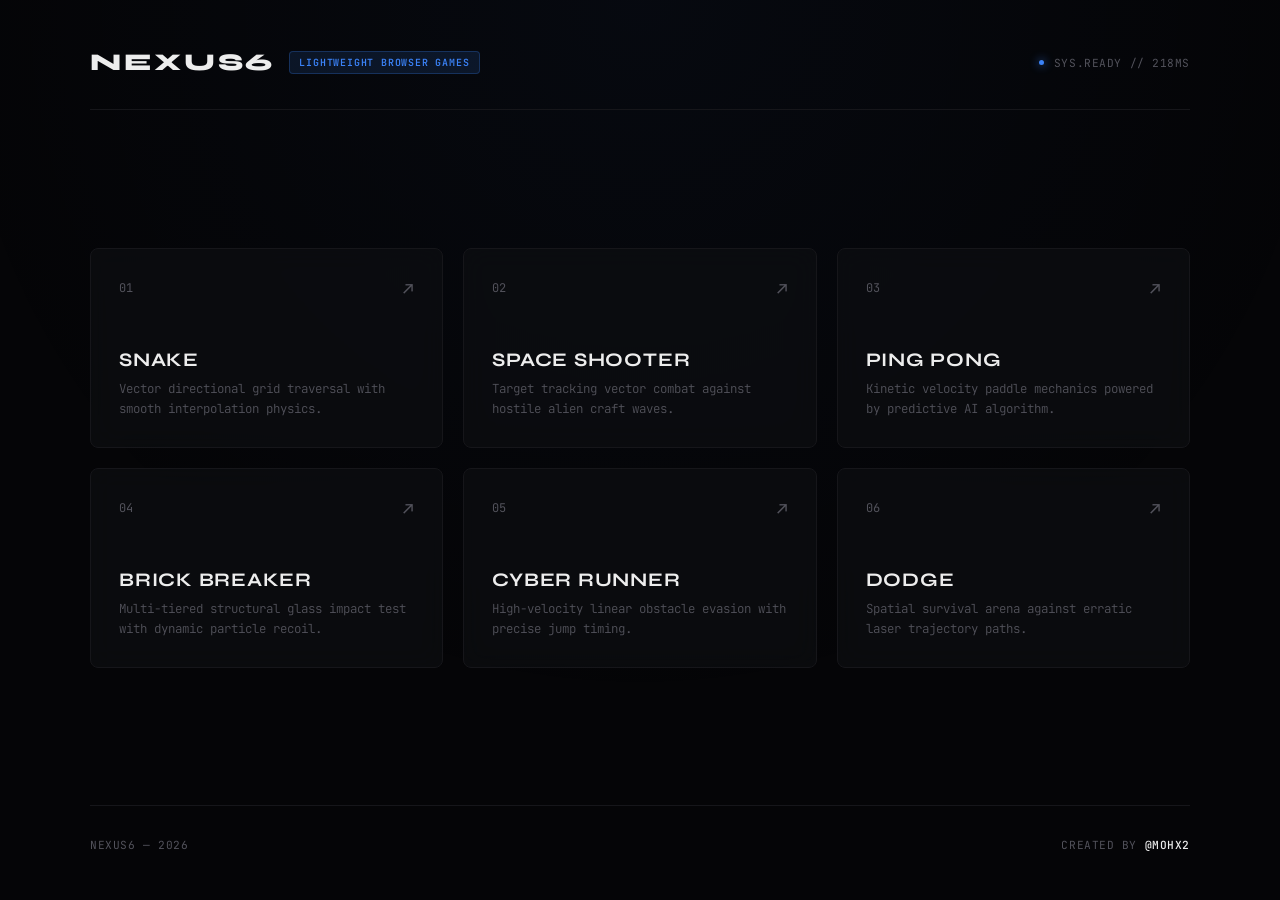
==== NEXUS6/index.html @ 1498b37f "Add files via upload" ====
<!DOCTYPE html>
<html lang="en">
<head>
  <meta charset="UTF-8" />
  <meta name="viewport" content="width=device-width, initial-scale=1.0" />
  <title>NEXUS6 — Minimalist Arcade Hub</title>
  <link rel="stylesheet" href="style.css" />
  <link rel="preconnect" href="https://fonts.googleapis.com">
  <link rel="preconnect" href="https://fonts.gstatic.com" crossorigin>
  <link href="https://fonts.googleapis.com/css2?family=JetBrains+Mono:wght@300;400;500;600&family=Syne:wght@700;800&display=swap" rel="stylesheet">
</head>
<body>

  <div class="bg-overlay"></div>

  <div class="viewport">
    
    <!-- Header Navigation -->
    <header class="header">
      <div class="brand-group">
        <span class="brand">NEXUS6</span>
        <span class="sub-badge">LIGHTWEIGHT BROWSER GAMES</span>
      </div>
      <div class="status">
        <span class="indicator"></span>
        <span class="status-text">ONLINE</span>
      </div>
    </header>

    <!-- Main Game Grid -->
    <main class="grid">

      <!-- 01: Snake -->
      <a href="games/snake/index.html" class="card">
        <div class="card-meta">
          <span class="num">01</span>
          <span class="arrow">&nearr;</span>
        </div>
        <div class="card-content">
          <h2 class="title">SNAKE</h2>
          <p class="desc">Vector directional grid traversal with smooth interpolation physics.</p>
        </div>
      </a>

      <!-- 02: Space Shooter -->
      <a href="games/space-shooter/index.html" class="card">
        <div class="card-meta">
          <span class="num">02</span>
          <span class="arrow">&nearr;</span>
        </div>
        <div class="card-content">
          <h2 class="title">SPACE SHOOTER</h2>
          <p class="desc">Target tracking vector combat against hostile alien craft waves.</p>
        </div>
      </a>

      <!-- 03: Ping Pong -->
      <a href="games/pong/index.html" class="card">
        <div class="card-meta">
          <span class="num">03</span>
          <span class="arrow">&nearr;</span>
        </div>
        <div class="card-content">
          <h2 class="title">PING PONG</h2>
          <p class="desc">Kinetic velocity paddle mechanics powered by predictive AI algorithm.</p>
        </div>
      </a>

      <!-- 04: Brick Breaker -->
      <a href="games/brick-breaker/index.html" class="card">
        <div class="card-meta">
          <span class="num">04</span>
          <span class="arrow">&nearr;</span>
        </div>
        <div class="card-content">
          <h2 class="title">BRICK BREAKER</h2>
          <p class="desc">Multi-tiered structural glass impact test with dynamic particle recoil.</p>
        </div>
      </a>

      <!-- 05: Cyber Runner -->
      <a href="games/cyber-runner/index.html" class="card">
        <div class="card-meta">
          <span class="num">05</span>
          <span class="arrow">&nearr;</span>
        </div>
        <div class="card-content">
          <h2 class="title">CYBER RUNNER</h2>
          <p class="desc">High-velocity linear obstacle evasion with precise jump timing.</p>
        </div>
      </a>

      <!-- 06: Dodge -->
      <a href="games/dodge/index.html" class="card">
        <div class="card-meta">
          <span class="num">06</span>
          <span class="arrow">&nearr;</span>
        </div>
        <div class="card-content">
          <h2 class="title">DODGE</h2>
          <p class="desc">Spatial survival arena against erratic laser trajectory paths.</p>
        </div>
      </a>

    </main>

    <!-- Footer Section -->
    <footer class="footer">
      <div class="footer-left">NEXUS6 &mdash; 2026</div>
      <div class="footer-right">
        CREATED BY <a href="https://github.com/mohx2" target="_blank" rel="noopener noreferrer">@MOHX2</a>
      </div>
    </footer>

  </div>

  <script src="script.js"></script>
</body>
</html>
---- NEXUS6/style.css ----
/* --- CORE STYLES & VARIABLES --- */
:root {
  --bg: #050507;
  --panel: rgba(14, 15, 18, 0.7);
  --border: #16161a;
  --text-primary: #ededed;
  --text-muted: #52525b;
  --accent: #3b82f6;
  --accent-soft: rgba(59, 130, 246, 0.12);
  --font-display: 'Syne', sans-serif;
  --font-mono: 'JetBrains Mono', monospace;
}

* {
  margin: 0;
  padding: 0;
  box-sizing: border-box;
  -webkit-font-smoothing: antialiased;
}

body {
  background-color: var(--bg);
  color: var(--text-primary);
  font-family: var(--font-mono);
  min-height: 100vh;
  display: flex;
  justify-content: center;
  overflow-x: hidden;
  padding: 3rem 1.5rem;
}

/* Radial Dark Background Effect */
.bg-overlay {
  position: fixed;
  top: 0;
  left: 0;
  width: 100vw;
  height: 100vh;
  background: radial-gradient(circle at 50% 0%, rgba(59, 130, 246, 0.04) 0%, transparent 65%);
  pointer-events: none;
  z-index: 0;
}

/* App Container Layout */
.viewport {
  width: 100%;
  max-width: 1100px;
  z-index: 1;
  display: flex;
  flex-direction: column;
  justify-content: space-between;
  min-height: calc(100vh - 6rem);
}

/* Header Navbar */
.header {
  display: flex;
  justify-content: space-between;
  align-items: center;
  padding-bottom: 2rem;
  border-bottom: 1px solid var(--border);
}

.brand-group {
  display: flex;
  align-items: center;
  gap: 0.85rem;
  flex-wrap: wrap;
}

.brand {
  font-family: var(--font-display);
  font-size: 1.5rem;
  font-weight: 800;
  letter-spacing: 0.12em;
  color: var(--text-primary);
}

.sub-badge {
  font-size: 0.62rem;
  font-weight: 600;
  letter-spacing: 0.08em;
  color: var(--accent);
  background-color: var(--accent-soft);
  border: 1px solid rgba(59, 130, 246, 0.25);
  padding: 0.25rem 0.6rem;
  border-radius: 4px;
}

.status {
  display: flex;
  align-items: center;
  gap: 0.6rem;
  font-size: 0.7rem;
  color: var(--text-muted);
  letter-spacing: 0.05em;
}

.indicator {
  width: 5px;
  height: 5px;
  border-radius: 50%;
  background-color: var(--accent);
  box-shadow: 0 0 10px var(--accent);
}

/* Responsive Cards Grid */
.grid {
  display: grid;
  grid-template-columns: repeat(auto-fit, minmax(320px, 1fr));
  gap: 1.25rem;
  margin: 3rem 0;
}

/* Minimalist Card Design */
.card {
  position: relative;
  background: var(--panel);
  backdrop-filter: blur(12px);
  border: 1px solid var(--border);
  border-radius: 8px;
  padding: 1.75rem;
  text-decoration: none;
  color: inherit;
  display: flex;
  flex-direction: column;
  justify-content: space-between;
  min-height: 200px;
  transition: border-color 0.3s ease, transform 0.3s cubic-bezier(0.16, 1, 0.3, 1);
}

.card-meta {
  display: flex;
  justify-content: space-between;
  align-items: center;
}

.num {
  font-size: 0.75rem;
  color: var(--text-muted);
}

.arrow {
  font-size: 1.1rem;
  color: var(--text-muted);
  transition: transform 0.3s ease, color 0.3s ease;
}

.title {
  font-family: var(--font-display);
  font-size: 1.2rem;
  font-weight: 700;
  letter-spacing: 0.04em;
  color: var(--text-primary);
  margin-bottom: 0.5rem;
}

.desc {
  font-size: 0.78rem;
  color: var(--text-muted);
  line-height: 1.6;
  font-weight: 300;
}

.card:hover {
  border-color: rgba(59, 130, 246, 0.4);
  transform: translateY(-2px);
}

.card:hover .arrow {
  color: var(--accent);
  transform: translate(2px, -2px);
}

/* Footer Section */
.footer {
  display: flex;
  justify-content: space-between;
  align-items: center;
  padding-top: 2rem;
  border-top: 1px solid var(--border);
  font-size: 0.7rem;
  color: var(--text-muted);
  letter-spacing: 0.05em;
}

.footer-right a {
  color: var(--text-primary);
  text-decoration: none;
  font-weight: 500;
  transition: color 0.2s ease;
}

.footer-right a:hover {
  color: var(--accent);
}

/* Mobile Responsiveness */
@media (max-width: 640px) {
  body {
    padding: 1.5rem 1rem;
  }
  
  .viewport {
    min-height: calc(100vh - 3rem);
  }

  .header {
    flex-direction: column;
    align-items: flex-start;
    gap: 1rem;
  }

  .grid {
    grid-template-columns: 1fr;
    margin: 2rem 0;
  }

  .footer {
    flex-direction: column;
    gap: 0.75rem;
    align-items: flex-start;
  }
}
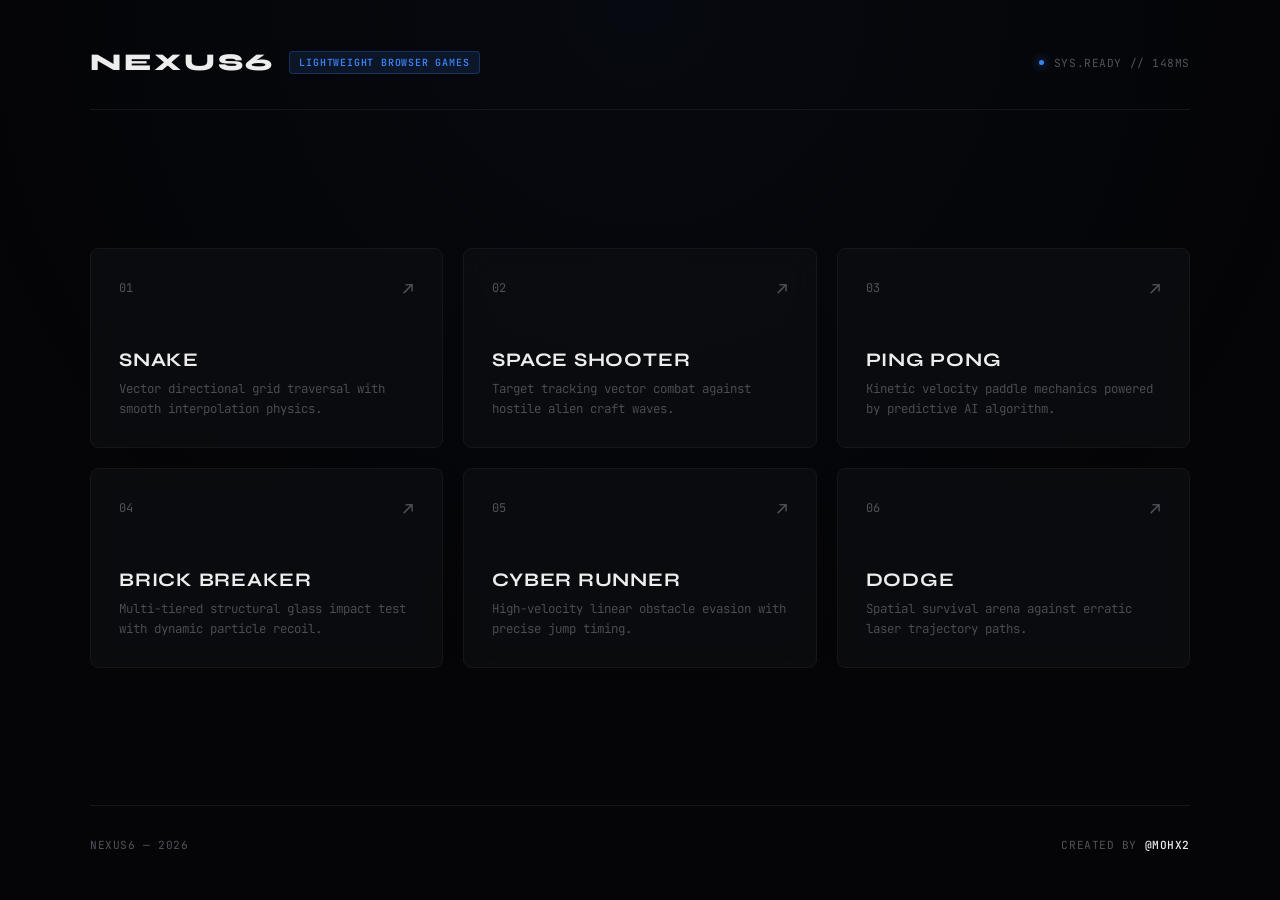
==== commit b3d27435: "Install Vercel Web Analytics integration # Vercel Web Analytics Installation Report  ## Summary Succ" ====
--- a/NEXUS6/index.html
+++ b/NEXUS6/index.html
@@ -8,6 +8,10 @@
   <link rel="preconnect" href="https://fonts.googleapis.com">
   <link rel="preconnect" href="https://fonts.gstatic.com" crossorigin>
   <link href="https://fonts.googleapis.com/css2?family=JetBrains+Mono:wght@300;400;500;600&family=Syne:wght@700;800&display=swap" rel="stylesheet">
+  <script>
+    window.va = window.va || function () { (window.vaq = window.vaq || []).push(arguments); };
+  </script>
+  <script defer src="/_vercel/insights/script.js"></script>
 </head>
 <body>
 
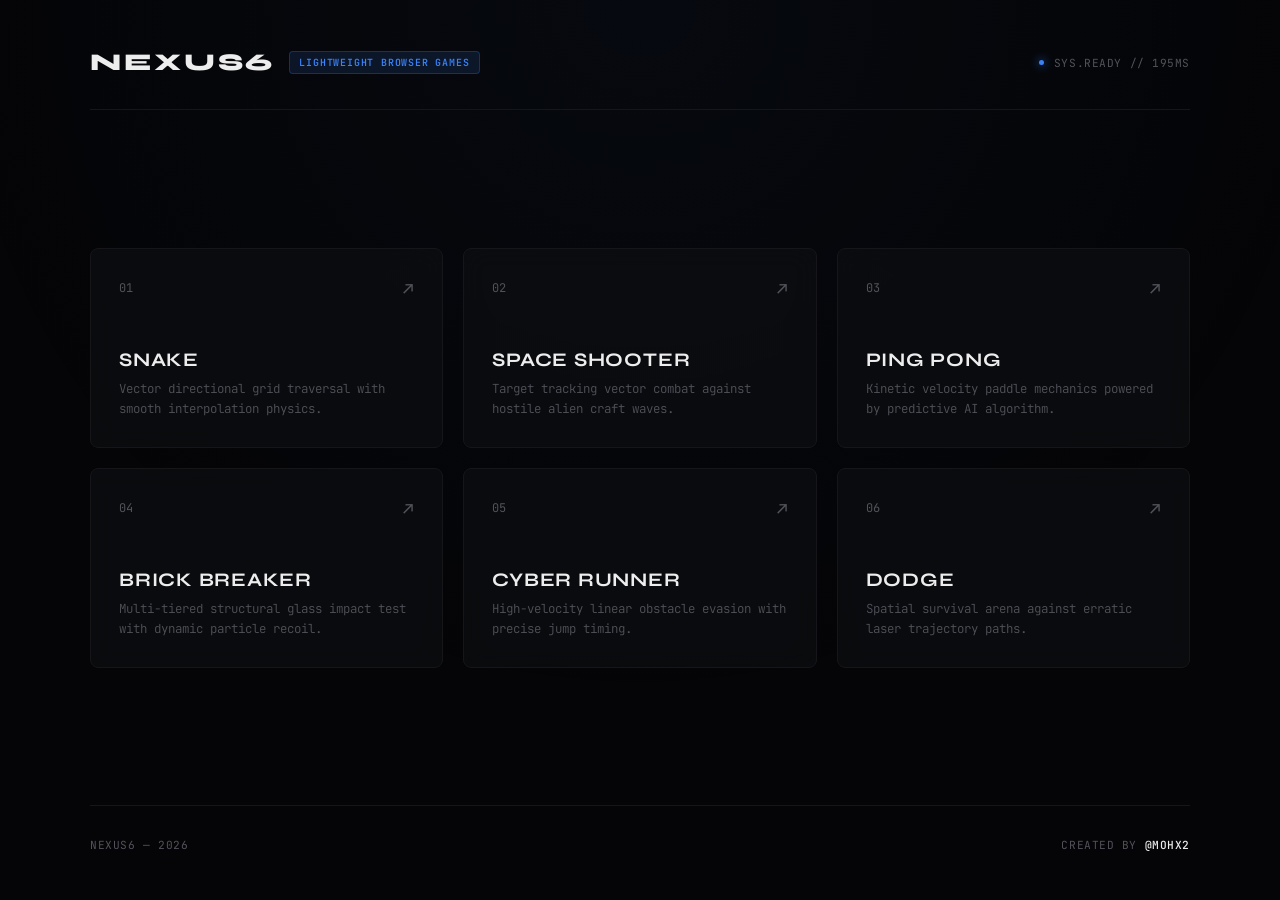
==== commit 490e51b8: "Update index.html" ====
--- a/NEXUS6/index.html
+++ b/NEXUS6/index.html
@@ -8,10 +8,11 @@
   <link rel="preconnect" href="https://fonts.googleapis.com">
   <link rel="preconnect" href="https://fonts.gstatic.com" crossorigin>
   <link href="https://fonts.googleapis.com/css2?family=JetBrains+Mono:wght@300;400;500;600&family=Syne:wght@700;800&display=swap" rel="stylesheet">
-  <script>
-    window.va = window.va || function () { (window.vaq = window.vaq || []).push(arguments); };
-  </script>
-  <script defer src="/_vercel/insights/script.js"></script>
+  <link rel="icon" type="image/svg+xml" href="data:image/svg+xml,<svg xmlns='http://www.w3.org/2000/svg' viewBox='0 0 512 512'><defs><radialGradient id='bg' cx='50%' cy='50%' r='70%'><stop offset='0%' stop-color='%23141824'/><stop offset='100%' stop-color='%23020204'/></radialGradient><radialGradient id='cg' cx='50%' cy='50%' r='50%'><stop offset='70%' stop-color='%233b82f6' stop-opacity='0.8'/><stop offset='100%' stop-color='%233b82f6' stop-opacity='0'/></radialGradient><linearGradient id='mb' x1='0%' y1='0%' x2='100%' y2='100%'><stop offset='0%' stop-color='%231e293b'/><stop offset='100%' stop-color='%23020617'/></linearGradient><linearGradient id='er' x1='0%' y1='100%' x2='100%' y2='0%'><stop offset='0%' stop-color='%233b82f6'/><stop offset='100%' stop-color='%23f43f5e'/></linearGradient></defs><rect width='512' height='512' rx='112' fill='url(%23bg)'/><circle cx='256' cy='280' r='170' fill='url(%23cg)'/><circle cx='256' cy='280' r='132' fill='none' stroke='url(%23er)' stroke-width='6'/><circle cx='256' cy='280' r='130' fill='url(%23mb)'/><path d='M 126 280 A 130 130 0 0 0 386 280 A 136 136 0 0 1 126 280 Z' fill='%23020204' opacity='0.85'/></svg>" />
+  <script>
+    window.va = window.va || function () { (window.vaq = window.vaq || []).push(arguments); };
+  </script>
+  <script defer src="/_vercel/insights/script.js"></script>
 </head>
 <body>
 
@@ -120,4 +121,4 @@
 
   <script src="script.js"></script>
 </body>
-</html>+</html>
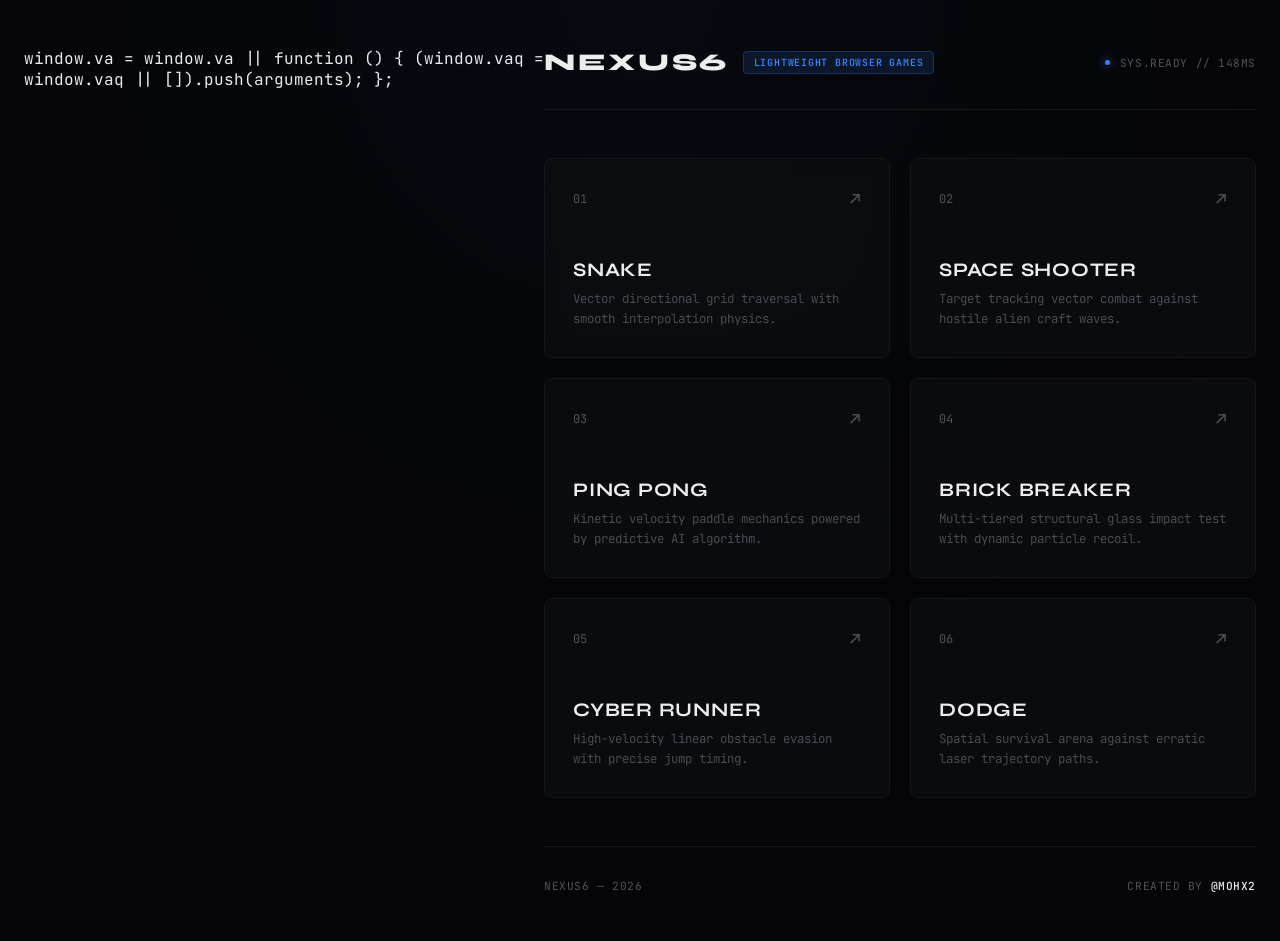
==== commit 47aa05eb: "Update index.html" ====
--- a/NEXUS6/index.html
+++ b/NEXUS6/index.html
@@ -8,8 +8,7 @@
   <link rel="preconnect" href="https://fonts.googleapis.com">
   <link rel="preconnect" href="https://fonts.gstatic.com" crossorigin>
   <link href="https://fonts.googleapis.com/css2?family=JetBrains+Mono:wght@300;400;500;600&family=Syne:wght@700;800&display=swap" rel="stylesheet">
-  <link rel="icon" type="image/svg+xml" href="data:image/svg+xml,<svg xmlns='http://www.w3.org/2000/svg' viewBox='0 0 512 512'><defs><radialGradient id='bg' cx='50%' cy='50%' r='70%'><stop offset='0%' stop-color='%23141824'/><stop offset='100%' stop-color='%23020204'/></radialGradient><radialGradient id='cg' cx='50%' cy='50%' r='50%'><stop offset='70%' stop-color='%233b82f6' stop-opacity='0.8'/><stop offset='100%' stop-color='%233b82f6' stop-opacity='0'/></radialGradient><linearGradient id='mb' x1='0%' y1='0%' x2='100%' y2='100%'><stop offset='0%' stop-color='%231e293b'/><stop offset='100%' stop-color='%23020617'/></linearGradient><linearGradient id='er' x1='0%' y1='100%' x2='100%' y2='0%'><stop offset='0%' stop-color='%233b82f6'/><stop offset='100%' stop-color='%23f43f5e'/></linearGradient></defs><rect width='512' height='512' rx='112' fill='url(%23bg)'/><circle cx='256' cy='280' r='170' fill='url(%23cg)'/><circle cx='256' cy='280' r='132' fill='none' stroke='url(%23er)' stroke-width='6'/><circle cx='256' cy='280' r='130' fill='url(%23mb)'/><path d='M 126 280 A 130 130 0 0 0 386 280 A 136 136 0 0 1 126 280 Z' fill='%23020204' opacity='0.85'/></svg>" />
-  <script>
+  <link rel="icon" type="image/svg+xml" href="data:image/svg+xml,<svg xmlns='http://www.w3.org/2000/svg' viewBox='0 0 512 512'><defs><radialGradient id='bg' cx='50%' cy='50%' r='75%'><stop offset='0%' stop-color='%230d0f18'/><stop offset='60%' stop-color='%23050608'/><stop offset='100%' stop-color='%23000000'/></radialGradient><radialGradient id='aura' cx='50%' cy='50%' r='50%'><stop offset='60%' stop-color='%2300f2fe' stop-opacity='0.9'/><stop offset='85%' stop-color='%234facfe' stop-opacity='0.4'/><stop offset='100%' stop-color='%23000000' stop-opacity='0'/></radialGradient><radialGradient id='coreGlow' cx='35%' cy='35%' r='65%'><stop offset='0%' stop-color='%23ff007f' stop-opacity='0.8'/><stop offset='100%' stop-color='%237928ca' stop-opacity='0'/></radialGradient><linearGradient id='ring' x1='0%' y1='0%' x2='100%' y2='100%'><stop offset='0%' stop-color='%2300f2fe'/><stop offset='50%' stop-color='%23ff007f'/><stop offset='100%' stop-color='%237928ca'/></linearGradient><linearGradient id='moon' x1='20%' y1='0%' x2='80%' y2='100%'><stop offset='0%' stop-color='%231e2230'/><stop offset='50%' stop-color='%230f111a'/><stop offset='100%' stop-color='%23030406'/></linearGradient></defs><rect width='512' height='512' rx='128' fill='url(%23bg)'/><circle cx='256' cy='256' r='185' fill='url(%23aura)'/><circle cx='256' cy='256' r='185' fill='url(%23coreGlow)'/><circle cx='256' cy='256' r='152' fill='none' stroke='url(%23ring)' stroke-width='8'/><circle cx='256' cy='256' r='148' fill='url(%23moon)'/><circle cx='200' cy='200' r='22' fill='%2308090d' opacity='0.6'/><circle cx='290' cy='280' r='14' fill='%2308090d' opacity='0.5'/><circle cx='230' cy='310' r='18' fill='%2308090d' opacity='0.4'/><path d='M 112 256 A 148 148 0 0 0 400 256 A 155 155 0 0 1 112 256 Z' fill='%23000000' opacity='0.92'/><path d='M 120 256 A 148 148 0 0 0 392 256' fill='none' stroke='%2300f2fe' stroke-width='4' opacity='0.7'/><line x1='60' y1='390' x2='452' y2='390' stroke='%23ff007f' stroke-width='2' opacity='0.5'/><line x1='120' y1='410' x2='392' y2='410' stroke='%2300f2fe' stroke-width='1.5' opacity='0.3'/></svg>" />
     window.va = window.va || function () { (window.vaq = window.vaq || []).push(arguments); };
   </script>
   <script defer src="/_vercel/insights/script.js"></script>
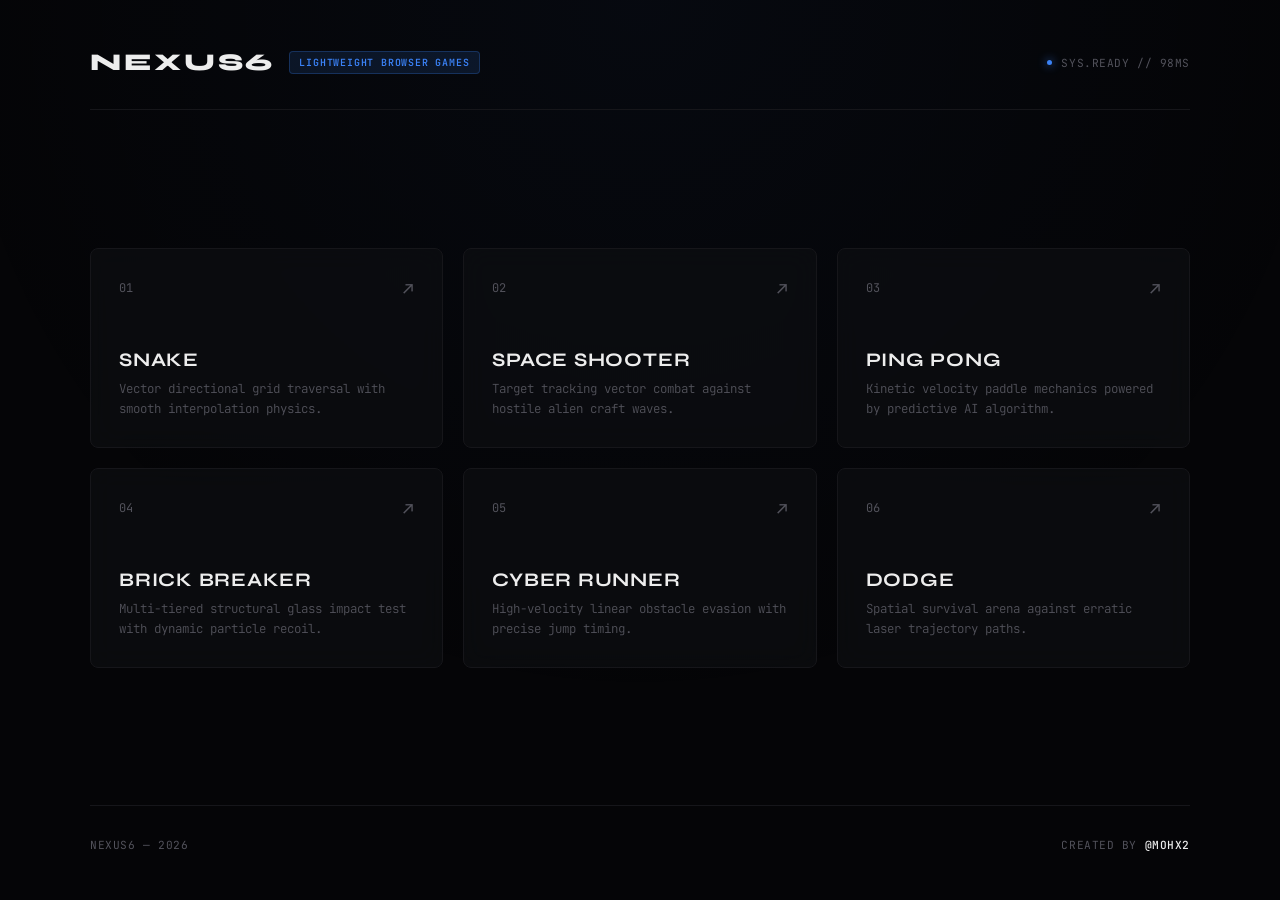
==== commit 740f9a34: "Update index.html" ====
--- a/NEXUS6/index.html
+++ b/NEXUS6/index.html
@@ -9,7 +9,6 @@
   <link rel="preconnect" href="https://fonts.gstatic.com" crossorigin>
   <link href="https://fonts.googleapis.com/css2?family=JetBrains+Mono:wght@300;400;500;600&family=Syne:wght@700;800&display=swap" rel="stylesheet">
   <link rel="icon" type="image/svg+xml" href="data:image/svg+xml,<svg xmlns='http://www.w3.org/2000/svg' viewBox='0 0 512 512'><defs><radialGradient id='bg' cx='50%' cy='50%' r='75%'><stop offset='0%' stop-color='%230d0f18'/><stop offset='60%' stop-color='%23050608'/><stop offset='100%' stop-color='%23000000'/></radialGradient><radialGradient id='aura' cx='50%' cy='50%' r='50%'><stop offset='60%' stop-color='%2300f2fe' stop-opacity='0.9'/><stop offset='85%' stop-color='%234facfe' stop-opacity='0.4'/><stop offset='100%' stop-color='%23000000' stop-opacity='0'/></radialGradient><radialGradient id='coreGlow' cx='35%' cy='35%' r='65%'><stop offset='0%' stop-color='%23ff007f' stop-opacity='0.8'/><stop offset='100%' stop-color='%237928ca' stop-opacity='0'/></radialGradient><linearGradient id='ring' x1='0%' y1='0%' x2='100%' y2='100%'><stop offset='0%' stop-color='%2300f2fe'/><stop offset='50%' stop-color='%23ff007f'/><stop offset='100%' stop-color='%237928ca'/></linearGradient><linearGradient id='moon' x1='20%' y1='0%' x2='80%' y2='100%'><stop offset='0%' stop-color='%231e2230'/><stop offset='50%' stop-color='%230f111a'/><stop offset='100%' stop-color='%23030406'/></linearGradient></defs><rect width='512' height='512' rx='128' fill='url(%23bg)'/><circle cx='256' cy='256' r='185' fill='url(%23aura)'/><circle cx='256' cy='256' r='185' fill='url(%23coreGlow)'/><circle cx='256' cy='256' r='152' fill='none' stroke='url(%23ring)' stroke-width='8'/><circle cx='256' cy='256' r='148' fill='url(%23moon)'/><circle cx='200' cy='200' r='22' fill='%2308090d' opacity='0.6'/><circle cx='290' cy='280' r='14' fill='%2308090d' opacity='0.5'/><circle cx='230' cy='310' r='18' fill='%2308090d' opacity='0.4'/><path d='M 112 256 A 148 148 0 0 0 400 256 A 155 155 0 0 1 112 256 Z' fill='%23000000' opacity='0.92'/><path d='M 120 256 A 148 148 0 0 0 392 256' fill='none' stroke='%2300f2fe' stroke-width='4' opacity='0.7'/><line x1='60' y1='390' x2='452' y2='390' stroke='%23ff007f' stroke-width='2' opacity='0.5'/><line x1='120' y1='410' x2='392' y2='410' stroke='%2300f2fe' stroke-width='1.5' opacity='0.3'/></svg>" />
-    window.va = window.va || function () { (window.vaq = window.vaq || []).push(arguments); };
   </script>
   <script defer src="/_vercel/insights/script.js"></script>
 </head>
